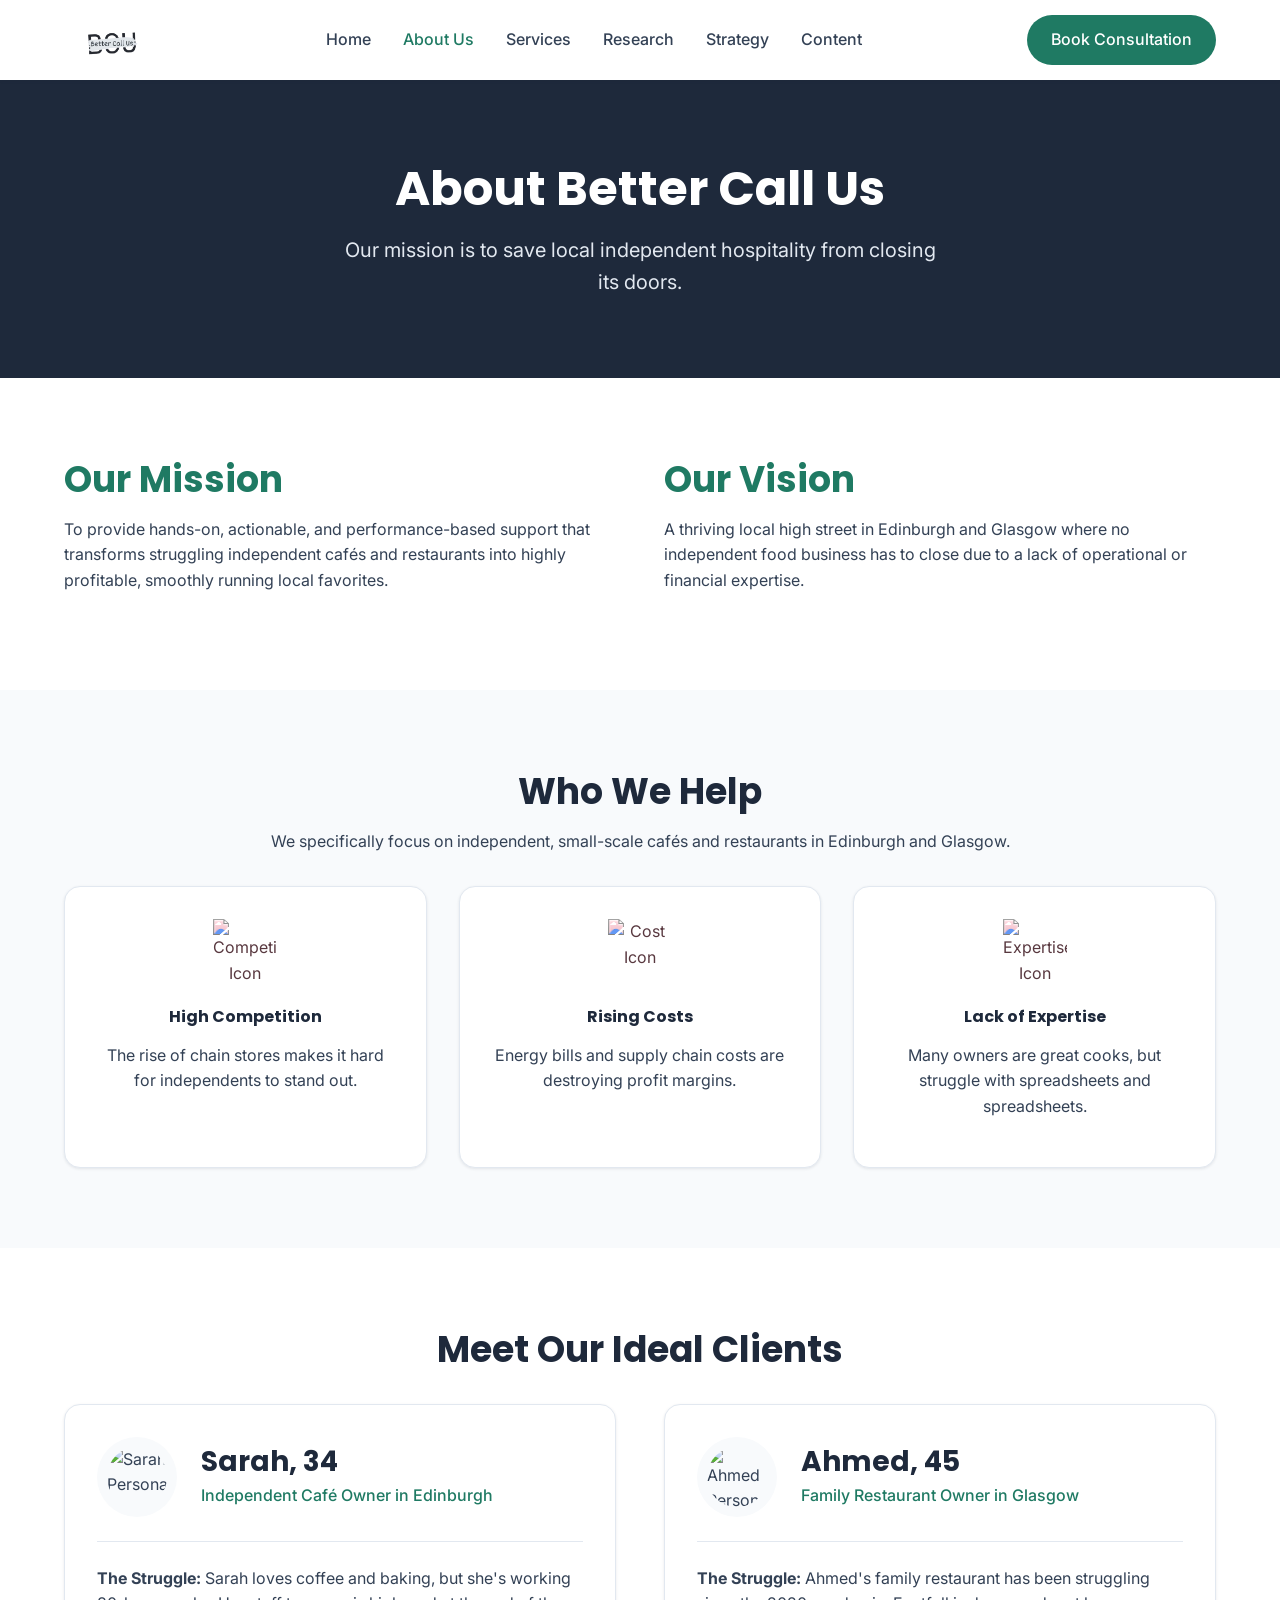
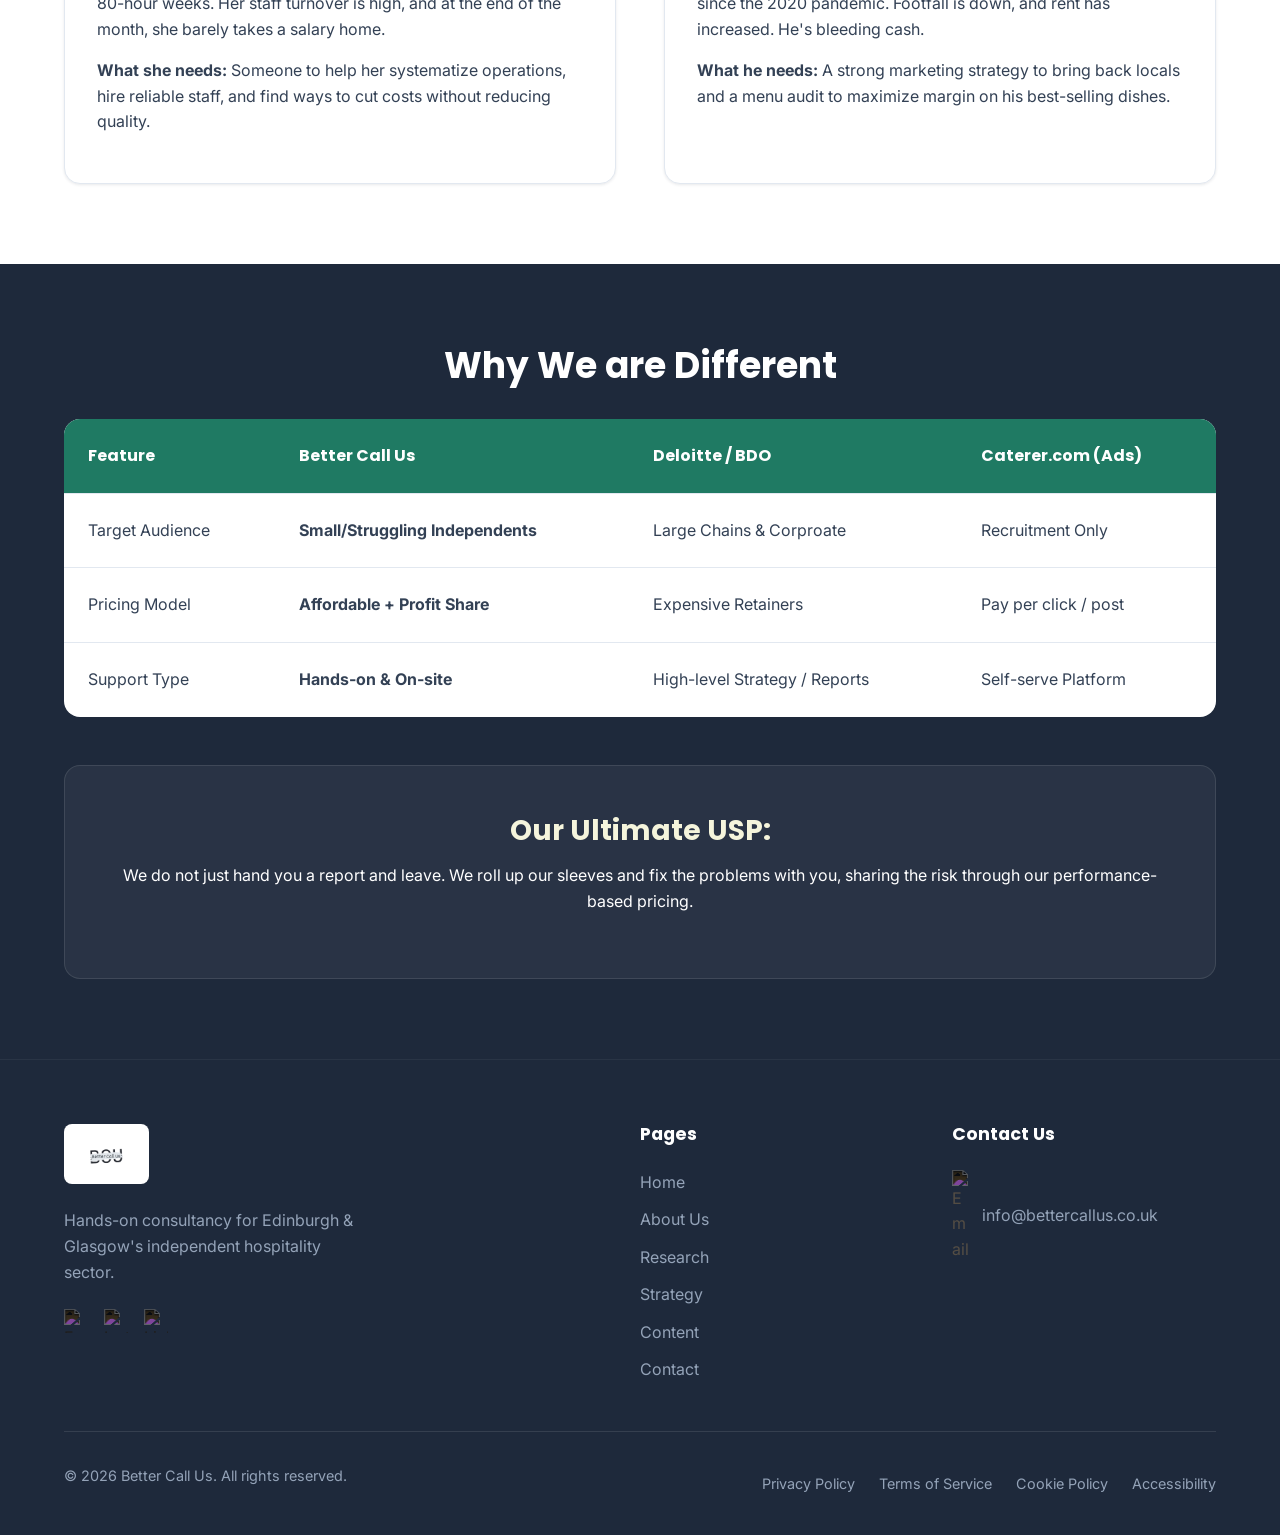
==== about.html @ 7caa3574 "Initial commit better call usss" ====
<!DOCTYPE html>
<html lang="en">
<head>
    <meta charset="UTF-8">
    <meta name="viewport" content="width=device-width, initial-scale=1.0">
    <meta name="description" content="Learn about Better Call Us, our mission, and who we help.">
    <title>About Us | Better Call Us</title>
    <link rel="stylesheet" href="css/global.css">
    <link rel="stylesheet" href="css/navbar.css">
    <link rel="stylesheet" href="css/about.css">
</head>
<body>
    
    <!-- Navigation -->
    <nav class="navbar">
        <div class="container">
            <a href="index.html" class="nav-brand">
                <img src="assets/images/logo2.png" alt="Better Call Us Logo" />
            </a>
            <div class="nav-links">
                <a href="index.html">Home</a>
                <a href="about.html" class="active">About Us</a>
                <a href="services.html">Services</a>
                <a href="research.html">Research</a>
                <a href="strategy.html">Strategy</a>
                <a href="content.html">Content</a>
            </div>
            <div class="burger-menu">
                <span></span><span></span><span></span>
            </div>
            <a href="booking.html" class="btn btn-primary nav-cta">Book Consultation</a>
        </div>
    </nav>

    <!-- Page Header -->
    <header class="page-header section-bg-dark">
        <div class="container text-center fade-in">
            <h1>About Better Call Us</h1>
            <p>Our mission is to save local independent hospitality from closing its doors.</p>
        </div>
    </header>

    <!-- Mission & Vision -->
    <section class="section about-overview">
        <div class="container">
            <div class="grid-2">
                <div class="fade-in">
                    <h2>Our Mission</h2>
                    <p>To provide hands-on, actionable, and performance-based support that transforms struggling independent cafés and restaurants into highly profitable, smoothly running local favorites.</p>
                </div>
                <div class="fade-in">
                    <h2>Our Vision</h2>
                    <p>A thriving local high street in Edinburgh and Glasgow where no independent food business has to close due to a lack of operational or financial expertise.</p>
                </div>
            </div>
        </div>
    </section>

    <!-- Target Audience Section -->
    <section class="section section-bg-light target-audience">
        <div class="container">
            <div class="text-center fade-in mb-8">
                <h2>Who We Help</h2>
                <p>We specifically focus on independent, small-scale cafés and restaurants in Edinburgh and Glasgow.</p>
            </div>
            <div class="grid-3 text-center">
                <div class="card target-card fade-in">
                    <img src="https://cdn-icons-png.flaticon.com/512/2907/2907261.png" alt="Competition Icon" class="icon" />
                    <h4>High Competition</h4>
                    <p>The rise of chain stores makes it hard for independents to stand out.</p>
                </div>
                <div class="card target-card fade-in">
                    <img src="https://cdn-icons-png.flaticon.com/512/2855/2855423.png" alt="Cost Icon" class="icon" />
                    <h4>Rising Costs</h4>
                    <p>Energy bills and supply chain costs are destroying profit margins.</p>
                </div>
                <div class="card target-card fade-in">
                    <img src="https://cdn-icons-png.flaticon.com/512/3068/3068305.png" alt="Expertise Icon" class="icon" />
                    <h4>Lack of Expertise</h4>
                    <p>Many owners are great cooks, but struggle with spreadsheets and spreadsheets.</p>
                </div>
            </div>
        </div>
    </section>

    <!-- Customer Personas -->
    <section class="section personas">
        <div class="container">
            <h2 class="text-center fade-in mb-8">Meet Our Ideal Clients</h2>
            <div class="grid-2">
                <div class="card persona-card fade-in">
                    <div class="persona-header">
                        <img src="https://cdn-icons-png.flaticon.com/512/4140/4140047.png" alt="Sarah Persona" class="persona-avatar" />
                        <div>
                            <h3>Sarah, 34</h3>
                            <p class="subtitle">Independent Café Owner in Edinburgh</p>
                        </div>
                    </div>
                    <div class="persona-body">
                        <p><strong>The Struggle:</strong> Sarah loves coffee and baking, but she's working 80-hour weeks. Her staff turnover is high, and at the end of the month, she barely takes a salary home.</p>
                        <p><strong>What she needs:</strong> Someone to help her systematize operations, hire reliable staff, and find ways to cut costs without reducing quality.</p>
                    </div>
                </div>
                <div class="card persona-card fade-in">
                    <div class="persona-header">
                        <img src="https://cdn-icons-png.flaticon.com/512/4140/4140048.png" alt="Ahmed Persona" class="persona-avatar" />
                        <div>
                            <h3>Ahmed, 45</h3>
                            <p class="subtitle">Family Restaurant Owner in Glasgow</p>
                        </div>
                    </div>
                    <div class="persona-body">
                        <p><strong>The Struggle:</strong> Ahmed's family restaurant has been struggling since the 2020 pandemic. Footfall is down, and rent has increased. He's bleeding cash.</p>
                        <p><strong>What he needs:</strong> A strong marketing strategy to bring back locals and a menu audit to maximize margin on his best-selling dishes.</p>
                    </div>
                </div>
            </div>
        </div>
    </section>

    <!-- Competitor Analysis & USP -->
    <section class="section competitor-analysis section-bg-dark">
        <div class="container">
            <h2 class="text-center fade-in mb-8">Why We are Different</h2>
            
            <div class="table-container fade-in">
                <table class="competitor-table">
                    <thead>
                        <tr>
                            <th>Feature</th>
                            <th>Better Call Us</th>
                            <th>Deloitte / BDO</th>
                            <th>Caterer.com (Ads)</th>
                        </tr>
                    </thead>
                    <tbody>
                        <tr>
                            <td>Target Audience</td>
                            <td><strong>Small/Struggling Independents</strong></td>
                            <td>Large Chains & Corproate</td>
                            <td>Recruitment Only</td>
                        </tr>
                        <tr>
                            <td>Pricing Model</td>
                            <td><strong>Affordable + Profit Share</strong></td>
                            <td>Expensive Retainers</td>
                            <td>Pay per click / post</td>
                        </tr>
                        <tr>
                            <td>Support Type</td>
                            <td><strong>Hands-on & On-site</strong></td>
                            <td>High-level Strategy / Reports</td>
                            <td>Self-serve Platform</td>
                        </tr>
                    </tbody>
                </table>
            </div>

            <div class="usp-banner text-center fade-in">
                <h3>Our Ultimate USP:</h3>
                <p>We do not just hand you a report and leave. We roll up our sleeves and fix the problems with you, sharing the risk through our performance-based pricing.</p>
            </div>
        </div>
    </section>

    <!-- Footer -->
    <footer class="site-footer">
        <div class="container">
            <div class="footer-top">
                <div class="footer-brand">
                    <img src="assets/images/logo2.png" alt="Better Call Us Logo" class="footer-logo">
                    <p>Hands-on consultancy for Edinburgh & Glasgow's independent hospitality sector.</p>
                    <div class="footer-socials">
                        <a href="#"><img src="https://cdn-icons-png.flaticon.com/512/1384/1384005.png" alt="Facebook"></a>
                        <a href="#"><img src="https://cdn-icons-png.flaticon.com/512/1384/1384063.png" alt="Instagram"></a>
                        <a href="#"><img src="https://cdn-icons-png.flaticon.com/512/1384/1384014.png" alt="LinkedIn"></a>
                    </div>
                </div>
                <div class="footer-links">
                    <h4>Pages</h4>
                    <ul>
                        <li><a href="index.html">Home</a></li>
                        <li><a href="about.html">About Us</a></li>
                        <li><a href="research.html">Research</a></li>
                        <li><a href="strategy.html">Strategy</a></li>
                        <li><a href="content.html">Content</a></li>
                        <li><a href="contact.html">Contact</a></li>
                    </ul>
                </div>
                <div class="footer-contact">
                    <h4>Contact Us</h4>
                    <p><img src="https://cdn-icons-png.flaticon.com/512/542/542689.png" alt="Email" class="footer-icon"> info@bettercallus.co.uk</p>
                </div>
            </div>
            <div class="footer-bottom">
                <p>&copy; 2026 Better Call Us. All rights reserved.</p>
                <div class="legal-links">
                    <a href="#">Privacy Policy</a>
                    <a href="#">Terms of Service</a>
                    <a href="#">Cookie Policy</a>
                    <a href="#">Accessibility</a>
                </div>
            </div>
        </div>
    </footer>

    <script src="js/main.js"></script>
</body>
</html>
---- css/global.css ----
@import url('https://fonts.googleapis.com/css2?family=Inter:wght@300;400;500;600&family=Poppins:wght@500;600;700&display=swap');

:root {
  /* Design System Tokens */
  --color-primary: #1F7A63;
  --color-primary-dark: #155846;
  --color-secondary: #1E293B;
  --color-accent: #F5F5DC;
  --color-background: #FFFFFF;
  --color-surface: #F8FAFC;
  --color-text: #334155;
  --color-text-light: #64748B;
  --color-border: #E2E8F0;

  --font-heading: 'Poppins', sans-serif;
  --font-body: 'Inter', sans-serif;

  --radius-sm: 8px;
  --radius-md: 12px;
  --radius-lg: 16px;
  --radius-pill: 9999px;

  --shadow-sm: 0 1px 3px rgba(30, 41, 59, 0.1);
  --shadow-md: 0 4px 6px -1px rgba(30, 41, 59, 0.1), 0 2px 4px -1px rgba(30, 41, 59, 0.06);
  --shadow-lg: 0 10px 15px -3px rgba(30, 41, 59, 0.1), 0 4px 6px -2px rgba(30, 41, 59, 0.05);
  
  --transition: all 0.3s ease;
}

/* CSS Reset */
*, *::before, *::after {
  box-sizing: border-box;
  margin: 0;
  padding: 0;
}

html {
  scroll-behavior: smooth;
  font-size: 16px;
}

body {
  font-family: var(--font-body);
  color: var(--color-text);
  background-color: var(--color-background);
  line-height: 1.6;
  overflow-x: hidden;
}

/* Typography */
h1, h2, h3, h4, h5, h6 {
  font-family: var(--font-heading);
  color: var(--color-secondary);
  line-height: 1.2;
  margin-bottom: 1rem;
}

h1 { font-size: 3rem; }
h2 { font-size: 2.25rem; }
h3 { font-size: 1.75rem; }

p { margin-bottom: 1rem; }

a {
  text-decoration: none;
  color: inherit;
  transition: var(--transition);
}

ul { list-style: none; }

img {
  max-width: 100%;
  height: auto;
  display: block;
}

/* Utilities */
.container {
  max-width: 1200px;
  margin: 0 auto;
  padding: 0 1.5rem;
}

.section {
  padding: 5rem 0;
}

.section-bg-light {
  background-color: var(--color-surface);
}

.section-bg-dark {
  background-color: var(--color-secondary);
  color: white;
}

.section-bg-dark h2 {
  color: white;
}

.text-center { text-align: center; }
.mb-2 { margin-bottom: 0.5rem; }
.mb-4 { margin-bottom: 1rem; }
.mb-8 { margin-bottom: 2rem; }

/* Buttons */
.btn {
  display: inline-block;
  padding: 0.75rem 1.5rem;
  border-radius: var(--radius-pill);
  font-weight: 500;
  font-family: var(--font-body);
  cursor: pointer;
  border: none;
  transition: var(--transition);
  text-align: center;
}

.btn-primary {
  background-color: var(--color-primary);
  color: white;
}

.btn-primary:hover {
  background-color: var(--color-primary-dark);
  transform: translateY(-2px);
  box-shadow: var(--shadow-md);
}

.btn-outline {
  background-color: transparent;
  color: var(--color-primary);
  border: 2px solid var(--color-primary);
}

.btn-outline:hover {
  background-color: var(--color-primary);
  color: white;
}

/* Cards */
.card {
  background-color: var(--color-background);
  border-radius: var(--radius-lg);
  padding: 2rem;
  box-shadow: var(--shadow-sm);
  transition: var(--transition);
  border: 1px solid var(--color-border);
}

.card:hover {
  box-shadow: var(--shadow-lg);
  transform: translateY(-5px);
}

/* Animations */
.fade-in {
  opacity: 0;
  transform: translateY(20px);
  transition: opacity 0.6s ease-out, transform 0.6s ease-out;
}

.fade-in.visible {
  opacity: 1;
  transform: translateY(0);
}

/* Responsive */
@media (max-width: 768px) {
  h1 { font-size: 2.25rem; }
  h2 { font-size: 1.75rem; }
  .section { padding: 3rem 0; }
}

/* Site Footer */
.site-footer {
  background-color: var(--color-secondary);
  color: var(--color-border);
  padding: 4rem 0 2rem 0;
  border-top: 1px solid rgba(255,255,255,0.05);
  font-family: var(--font-body);
}

.footer-top {
  display: grid;
  grid-template-columns: 2fr 1fr 1fr;
  gap: 3rem;
  margin-bottom: 3rem;
}

.footer-brand .footer-logo {
  height: 60px;
  object-fit: contain;
  margin-bottom: 1.5rem;
  background-color: var(--color-background);
  padding: 10px;
  border-radius: var(--radius-sm);
}

.footer-brand p {
  color: #94A3B8;
  margin-bottom: 1.5rem;
  max-width: 300px;
}

.footer-socials {
  display: flex;
  gap: 1rem;
}

.footer-socials img {
  width: 24px;
  height: 24px;
  filter: invert(1) opacity(0.7);
  transition: var(--transition);
}

.footer-socials a:hover img {
  filter: invert(1) opacity(1);
}

.footer-links h4,
.footer-contact h4 {
  color: var(--color-background);
  margin-bottom: 1.5rem;
  font-size: 1.1rem;
  font-family: var(--font-heading);
}

.footer-links ul {
  display: flex;
  flex-direction: column;
  gap: 0.75rem;
  list-style: none;
  padding: 0;
}

.footer-links a {
  color: #94A3B8;
  transition: var(--transition);
}

.footer-links a:hover {
  color: var(--color-background);
}

.footer-contact p {
  display: flex;
  align-items: center;
  gap: 10px;
  color: #94A3B8;
  word-break: break-all;
}

.footer-icon {
  width: 20px;
  filter: invert(1) opacity(0.7);
}

.footer-bottom {
  display: flex;
  justify-content: space-between;
  align-items: center;
  padding-top: 2rem;
  border-top: 1px solid rgba(255,255,255,0.1);
  color: #94A3B8;
  font-size: 0.9rem;
}

.legal-links {
  display: flex;
  gap: 1.5rem;
  flex-wrap: wrap;
}

.legal-links a {
  color: #94A3B8;
  transition: var(--transition);
}

.legal-links a:hover {
  color: var(--color-background);
}

@media (max-width: 768px) {
  .footer-top {
    grid-template-columns: 1fr;
    text-align: center;
  }
  
  .footer-brand p,
  .footer-socials,
  .footer-contact p {
    justify-content: center;
    margin-left: auto;
    margin-right: auto;
  }
  
  .footer-bottom {
    flex-direction: column;
    gap: 1.25rem;
    text-align: center;
  }
  
  .legal-links {
    justify-content: center;
  }
}
---- css/navbar.css ----
/* Navbar Styles */
.navbar {
  position: fixed;
  top: 0;
  left: 0;
  width: 100%;
  background-color: var(--color-background);
  box-shadow: var(--shadow-sm);
  z-index: 1000;
  transition: var(--transition);
}

.navbar .container {
  display: flex;
  justify-content: space-between;
  align-items: center;
  height: 80px;
}

.nav-brand {
  display: flex;
  align-items: center;
}

.nav-brand img {
  height: 60px;
  width: auto;
  object-fit: contain;
  mix-blend-mode: multiply;
}

.nav-links {
  display: flex;
  gap: 2rem;
  align-items: center;
}

.nav-links a {
  font-weight: 500;
  color: var(--color-text);
  font-family: var(--font-body);
}

.nav-links a:hover,
.nav-links a.active {
  color: var(--color-primary);
}

.burger-menu {
  display: none;
  flex-direction: column;
  gap: 5px;
  cursor: pointer;
}

.burger-menu span {
  width: 25px;
  height: 3px;
  background-color: var(--color-secondary);
  transition: var(--transition);
}

/* Desktop Only CTA */
.nav-cta {
  display: block;
}

/* Mobile Nav */
@media (max-width: 1024px) {
  .nav-links {
    position: fixed;
    top: 80px;
    right: -100%;
    width: 250px;
    height: calc(100vh - 80px);
    background-color: var(--color-background);
    flex-direction: column;
    padding: 2rem;
    box-shadow: -4px 0 15px rgba(0,0,0,0.05);
    transition: 0.3s ease-in-out;
    align-items: flex-start;
  }

  .nav-links.active {
    right: 0;
  }

  .burger-menu {
    display: flex;
  }
  
  .nav-cta {
    display: none;
  }

  .burger-menu.active span:nth-child(1) {
    transform: translateY(8px) rotate(45deg);
  }
  .burger-menu.active span:nth-child(2) {
    opacity: 0;
  }
  .burger-menu.active span:nth-child(3) {
    transform: translateY(-8px) rotate(-45deg);
  }
}
---- css/about.css ----
/* Page Header Shared */
.page-header {
  padding: 160px 0 80px 0;
}

.page-header h1 {
  font-size: 3rem;
  color: var(--color-background);
  margin-bottom: 1rem;
}

.page-header p {
  font-size: 1.25rem;
  color: var(--color-border);
  max-width: 600px;
  margin: 0 auto;
}

/* Grids */
.grid-2 {
  display: grid;
  grid-template-columns: 1fr 1fr;
  gap: 3rem;
}

.grid-3 {
  display: grid;
  grid-template-columns: repeat(3, 1fr);
  gap: 2rem;
}

/* About specifics */
.about-overview h2 {
  color: var(--color-primary);
}

.target-card .icon {
  width: 64px;
  height: 64px;
  margin: 0 auto 1.5rem;
  filter: hue-rotate(120deg);
}

/* Persona Cards */
.persona-card {
  text-align: left;
}

.persona-header {
  display: flex;
  align-items: center;
  gap: 1.5rem;
  margin-bottom: 1.5rem;
  border-bottom: 1px solid var(--color-border);
  padding-bottom: 1.5rem;
}

.persona-avatar {
  width: 80px;
  height: 80px;
  border-radius: 50%;
  background-color: var(--color-surface);
  padding: 10px;
}

.persona-header h3 {
  margin-bottom: 0.25rem;
}

.persona-header .subtitle {
  color: var(--color-primary);
  font-weight: 500;
  margin-bottom: 0;
}

/* Competitor Table */
.table-container {
  overflow-x: auto;
  margin-bottom: 3rem;
}

.competitor-table {
  width: 100%;
  border-collapse: collapse;
  background-color: var(--color-background);
  border-radius: var(--radius-lg);
  overflow: hidden;
}

.competitor-table th,
.competitor-table td {
  padding: 1.5rem;
  text-align: left;
  border-bottom: 1px solid var(--color-border);
}

.competitor-table th {
  background-color: var(--color-primary);
  color: white;
  font-family: var(--font-heading);
}

.competitor-table td {
  color: var(--color-text);
}

.competitor-table tr:last-child td {
  border-bottom: none;
}

.usp-banner {
  background-color: rgba(255,255,255,0.05);
  padding: 3rem;
  border-radius: var(--radius-lg);
  border: 1px solid rgba(255,255,255,0.1);
}

.usp-banner h3 {
  color: var(--color-accent);
}

/* Responsive */
@media (max-width: 768px) {
  .grid-2, .grid-3 {
    grid-template-columns: 1fr;
  }
}
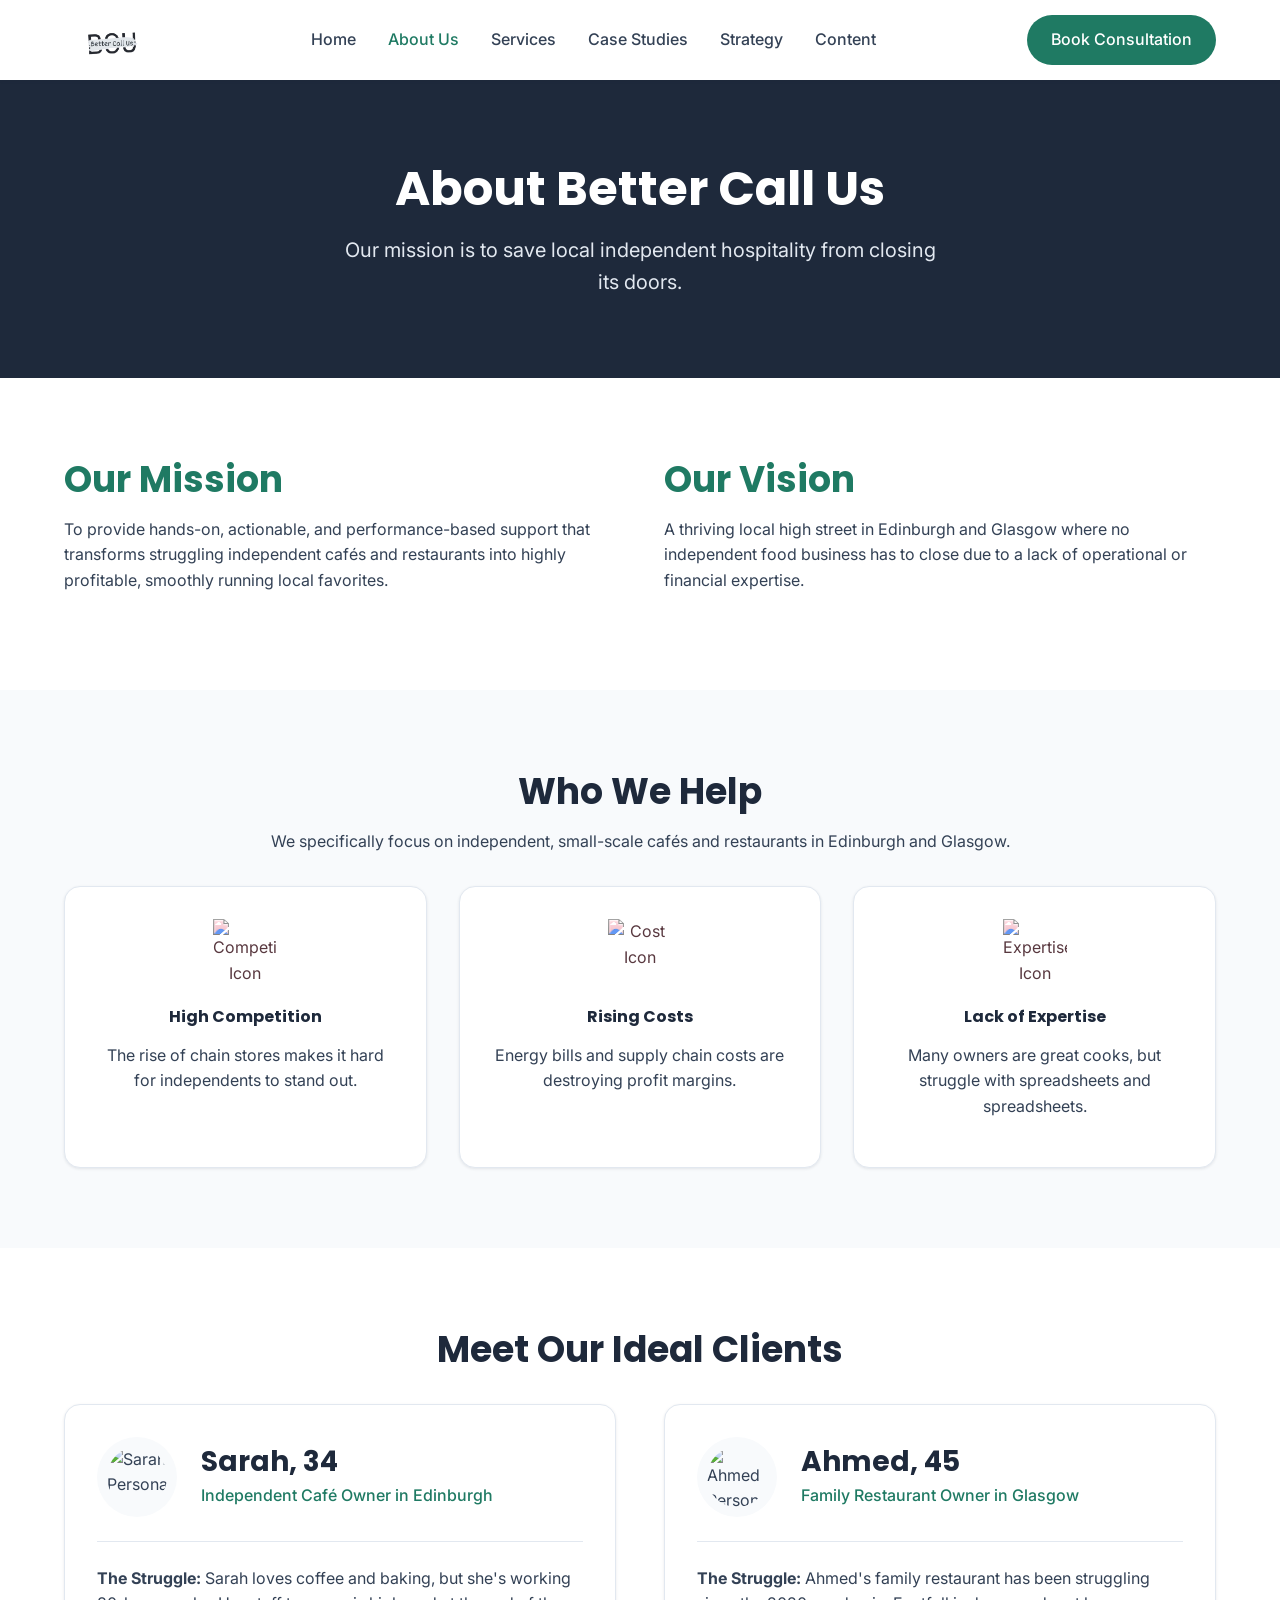
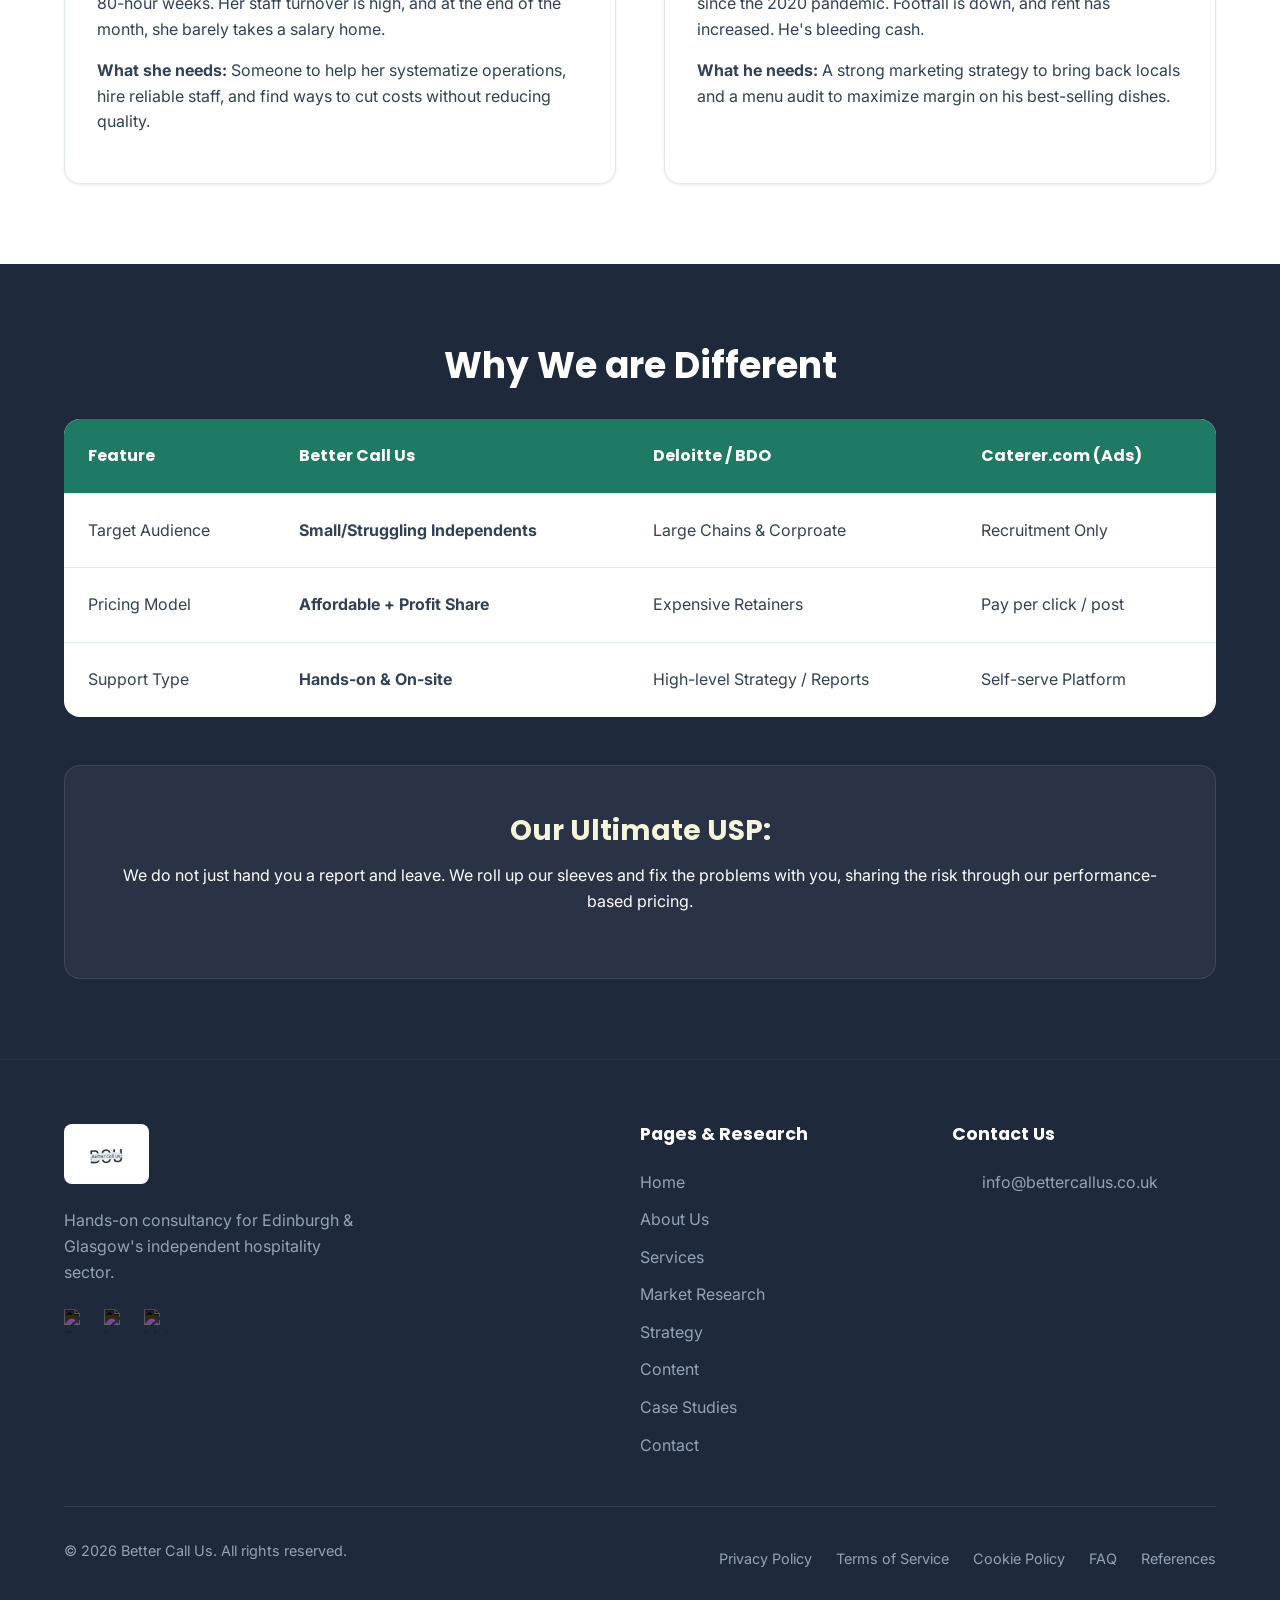
==== commit 35d83670: "Update from Better Call Us upgrades" ====
--- a/about.html
+++ b/about.html
@@ -14,21 +14,21 @@
     <!-- Navigation -->
     <nav class="navbar">
         <div class="container">
-            <a href="index.html" class="nav-brand">
+            <a href="index.html" class="nav-brand" aria-label="Better Call Us Home">
                 <img src="assets/images/logo2.png" alt="Better Call Us Logo" />
             </a>
             <div class="nav-links">
                 <a href="index.html">Home</a>
                 <a href="about.html" class="active">About Us</a>
                 <a href="services.html">Services</a>
-                <a href="research.html">Research</a>
+                <a href="cases.html">Case Studies</a>
                 <a href="strategy.html">Strategy</a>
                 <a href="content.html">Content</a>
             </div>
-            <div class="burger-menu">
+            <div class="burger-menu" role="button" aria-label="Toggle navigation menu" aria-expanded="false" tabindex="0">
                 <span></span><span></span><span></span>
             </div>
-            <a href="booking.html" class="btn btn-primary nav-cta">Book Consultation</a>
+            <a href="booking.html" class="btn btn-primary nav-cta" aria-label="Book a free consultation">Book Consultation</a>
         </div>
     </nav>
 
@@ -171,34 +171,37 @@
                     <img src="assets/images/logo2.png" alt="Better Call Us Logo" class="footer-logo">
                     <p>Hands-on consultancy for Edinburgh & Glasgow's independent hospitality sector.</p>
                     <div class="footer-socials">
-                        <a href="#"><img src="https://cdn-icons-png.flaticon.com/512/1384/1384005.png" alt="Facebook"></a>
-                        <a href="#"><img src="https://cdn-icons-png.flaticon.com/512/1384/1384063.png" alt="Instagram"></a>
-                        <a href="#"><img src="https://cdn-icons-png.flaticon.com/512/1384/1384014.png" alt="LinkedIn"></a>
+                        <a href="#" aria-label="Visit our Facebook page"><img src="https://cdn-icons-png.flaticon.com/512/1384/1384005.png" alt="Facebook"></a>
+                        <a href="#" aria-label="Visit our Instagram page"><img src="https://cdn-icons-png.flaticon.com/512/1384/1384063.png" alt="Instagram"></a>
+                        <a href="#" aria-label="Visit our LinkedIn page"><img src="https://cdn-icons-png.flaticon.com/512/1384/1384014.png" alt="LinkedIn"></a>
                     </div>
                 </div>
                 <div class="footer-links">
-                    <h4>Pages</h4>
+                    <h4>Pages & Research</h4>
                     <ul>
                         <li><a href="index.html">Home</a></li>
                         <li><a href="about.html">About Us</a></li>
-                        <li><a href="research.html">Research</a></li>
+                        <li><a href="services.html">Services</a></li>
+                        <li><a href="research.html">Market Research</a></li>
                         <li><a href="strategy.html">Strategy</a></li>
                         <li><a href="content.html">Content</a></li>
+                        <li><a href="cases.html">Case Studies</a></li>
                         <li><a href="contact.html">Contact</a></li>
                     </ul>
                 </div>
                 <div class="footer-contact">
                     <h4>Contact Us</h4>
-                    <p><img src="https://cdn-icons-png.flaticon.com/512/542/542689.png" alt="Email" class="footer-icon"> info@bettercallus.co.uk</p>
+                    <p><img src="https://cdn-icons-png.flaticon.com/512/542/542689.png" alt="" class="footer-icon" aria-hidden="true"> info@bettercallus.co.uk</p>
                 </div>
             </div>
             <div class="footer-bottom">
                 <p>&copy; 2026 Better Call Us. All rights reserved.</p>
                 <div class="legal-links">
-                    <a href="#">Privacy Policy</a>
-                    <a href="#">Terms of Service</a>
-                    <a href="#">Cookie Policy</a>
-                    <a href="#">Accessibility</a>
+                    <a href="privacy.html">Privacy Policy</a>
+                    <a href="privacy.html">Terms of Service</a>
+                    <a href="privacy.html">Cookie Policy</a>
+                    <a href="faq.html">FAQ</a>
+                    <a href="references.html">References</a>
                 </div>
             </div>
         </div>
